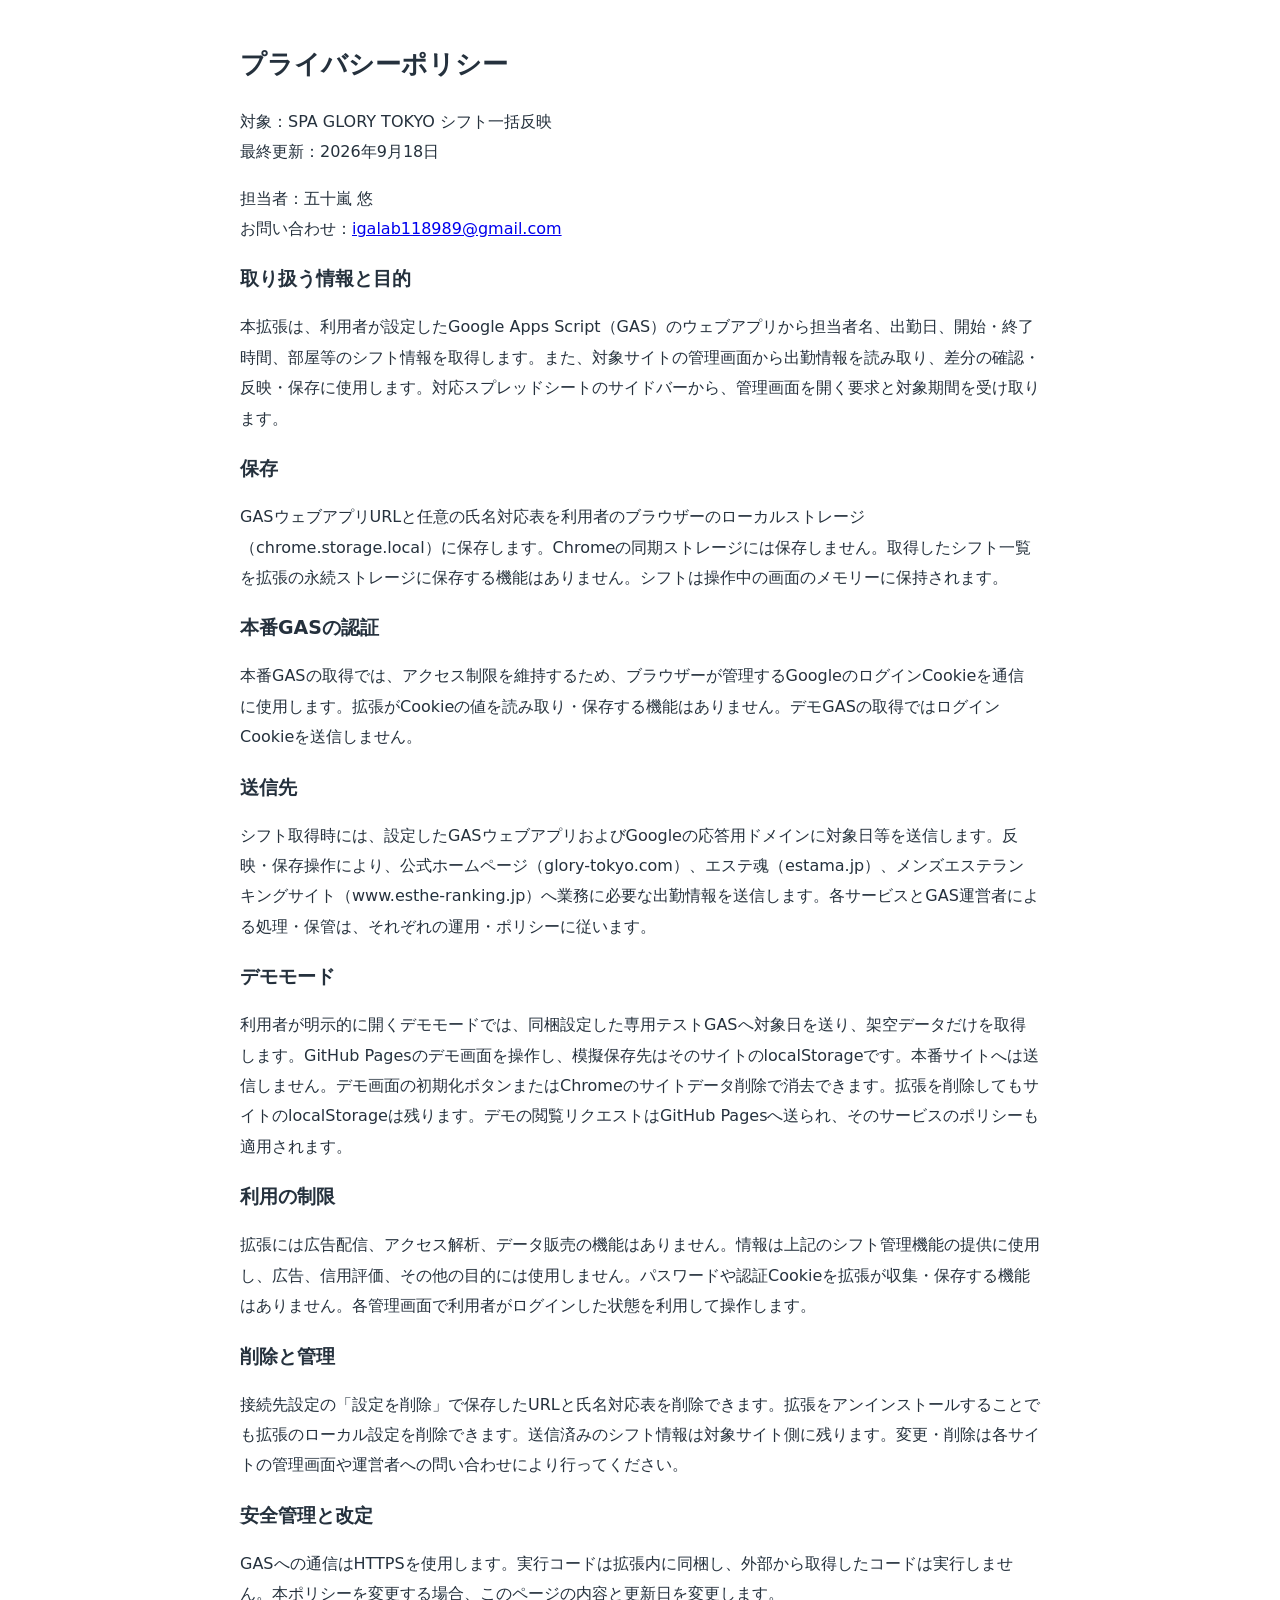
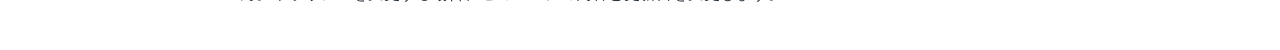
==== privacy-policy.html @ 42663837 "Add files via upload" ====
<!doctype html>
<html lang="ja"><head><meta charset="utf-8"><meta name="viewport" content="width=device-width,initial-scale=1"><title>プライバシーポリシー | SPA GLORY TOKYO シフト一括反映</title><style>body{font-family:system-ui,sans-serif;max-width:800px;margin:40px auto;padding:0 24px;line-height:1.9;color:#25313d}h1{font-size:26px}h2{font-size:19px}</style></head><body>
<h1>プライバシーポリシー</h1>
<p>対象：SPA GLORY TOKYO シフト一括反映<br>最終更新：2026年9月18日</p>
<p>担当者：五十嵐 悠<br>お問い合わせ：<a href="mailto:igalab118989@gmail.com">igalab118989@gmail.com</a></p>
<h2>取り扱う情報と目的</h2><p>本拡張は、利用者が設定したGoogle Apps Script（GAS）のウェブアプリから担当者名、出勤日、開始・終了時間、部屋等のシフト情報を取得します。また、対象サイトの管理画面から出勤情報を読み取り、差分の確認・反映・保存に使用します。対応スプレッドシートのサイドバーから、管理画面を開く要求と対象期間を受け取ります。</p>
<h2>保存</h2><p>GASウェブアプリURLと任意の氏名対応表を利用者のブラウザーのローカルストレージ（chrome.storage.local）に保存します。Chromeの同期ストレージには保存しません。取得したシフト一覧を拡張の永続ストレージに保存する機能はありません。シフトは操作中の画面のメモリーに保持されます。</p>
<h2>本番GASの認証</h2><p>本番GASの取得では、アクセス制限を維持するため、ブラウザーが管理するGoogleのログインCookieを通信に使用します。拡張がCookieの値を読み取り・保存する機能はありません。デモGASの取得ではログインCookieを送信しません。</p><h2>送信先</h2><p>シフト取得時には、設定したGASウェブアプリおよびGoogleの応答用ドメインに対象日等を送信します。反映・保存操作により、公式ホームページ（glory-tokyo.com）、エステ魂（estama.jp）、メンズエステランキングサイト（www.esthe-ranking.jp）へ業務に必要な出勤情報を送信します。各サービスとGAS運営者による処理・保管は、それぞれの運用・ポリシーに従います。</p>
<h2>デモモード</h2><p>利用者が明示的に開くデモモードでは、同梱設定した専用テストGASへ対象日を送り、架空データだけを取得します。GitHub Pagesのデモ画面を操作し、模擬保存先はそのサイトのlocalStorageです。本番サイトへは送信しません。デモ画面の初期化ボタンまたはChromeのサイトデータ削除で消去できます。拡張を削除してもサイトのlocalStorageは残ります。デモの閲覧リクエストはGitHub Pagesへ送られ、そのサービスのポリシーも適用されます。</p><h2>利用の制限</h2><p>拡張には広告配信、アクセス解析、データ販売の機能はありません。情報は上記のシフト管理機能の提供に使用し、広告、信用評価、その他の目的には使用しません。パスワードや認証Cookieを拡張が収集・保存する機能はありません。各管理画面で利用者がログインした状態を利用して操作します。</p>
<h2>削除と管理</h2><p>接続先設定の「設定を削除」で保存したURLと氏名対応表を削除できます。拡張をアンインストールすることでも拡張のローカル設定を削除できます。送信済みのシフト情報は対象サイト側に残ります。変更・削除は各サイトの管理画面や運営者への問い合わせにより行ってください。</p>
<h2>安全管理と改定</h2><p>GASへの通信はHTTPSを使用します。実行コードは拡張内に同梱し、外部から取得したコードは実行しません。本ポリシーを変更する場合、このページの内容と更新日を変更します。</p>
</body></html>
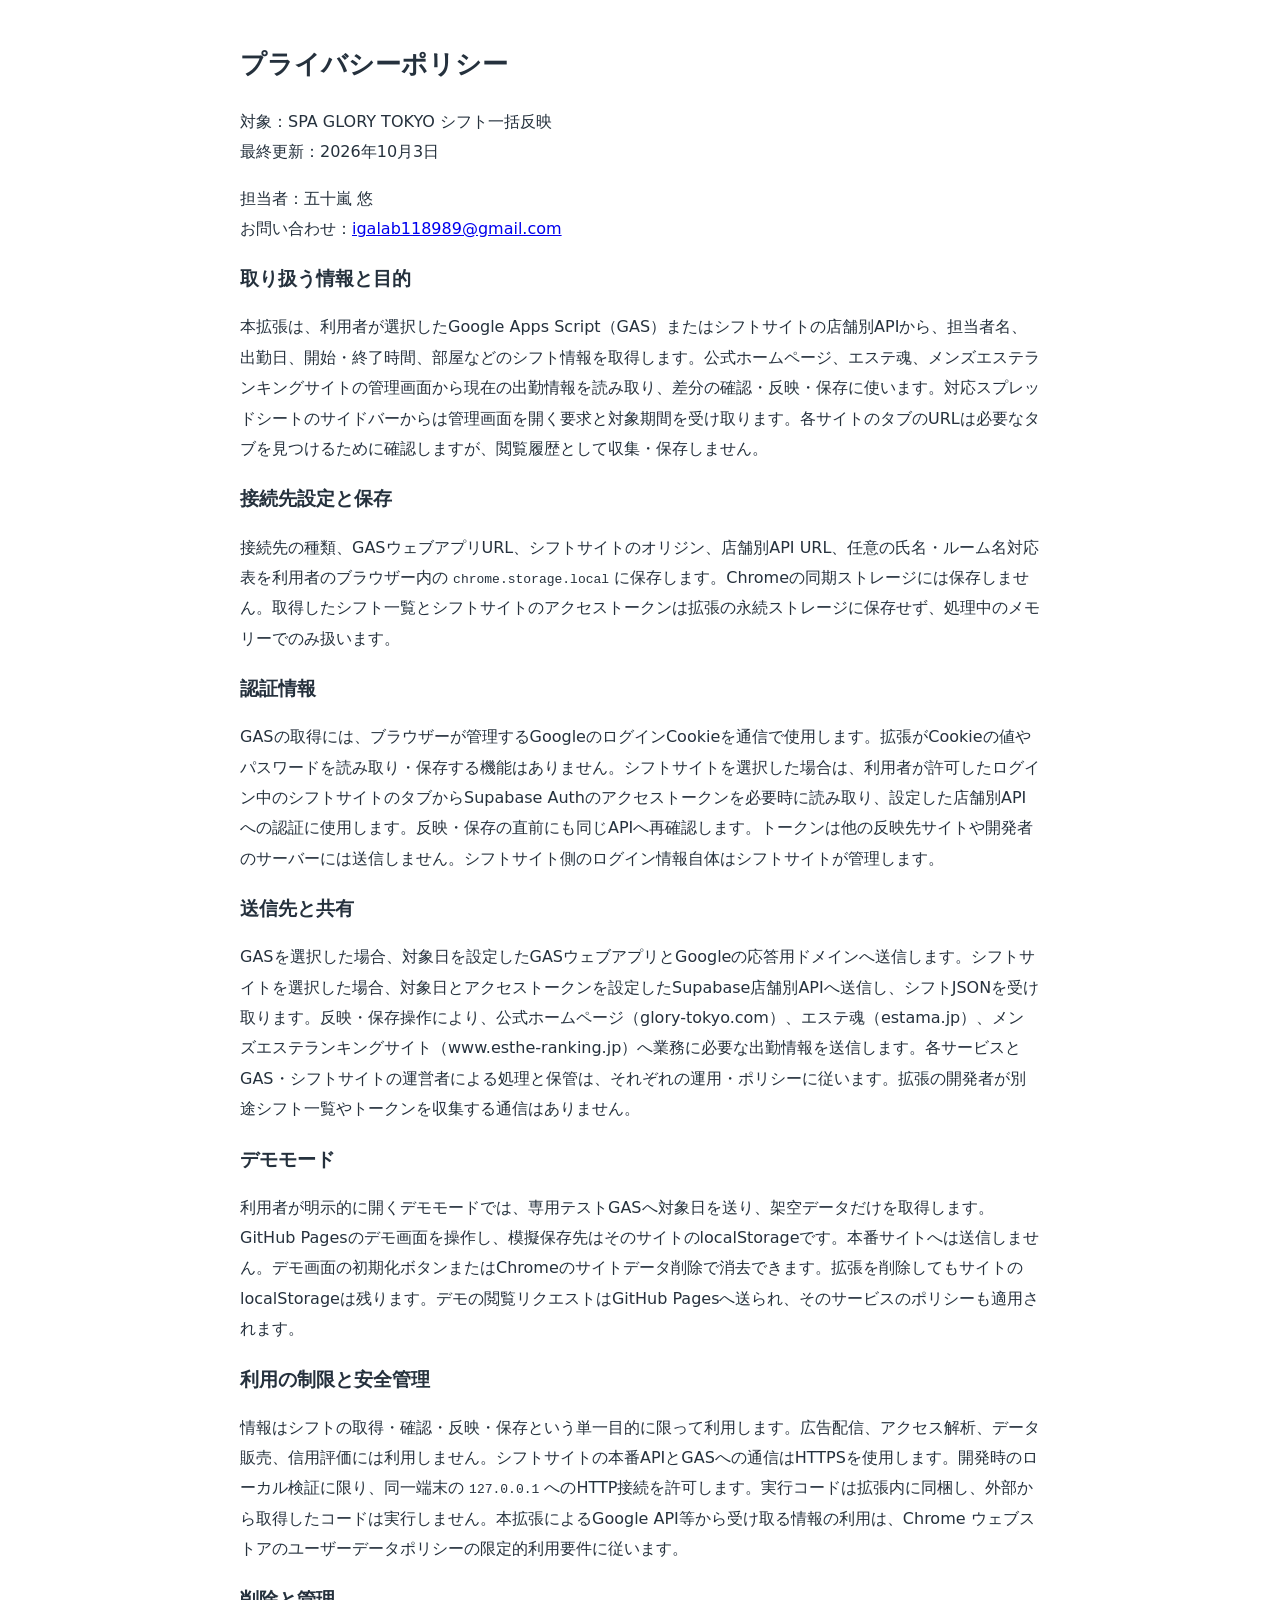
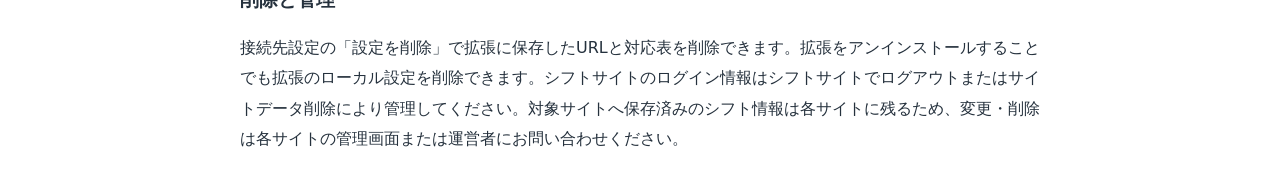
==== commit 6d916dc3: "Add files via upload" ====
--- a/privacy-policy.html
+++ b/privacy-policy.html
@@ -1,12 +1,29 @@
 <!doctype html>
-<html lang="ja"><head><meta charset="utf-8"><meta name="viewport" content="width=device-width,initial-scale=1"><title>プライバシーポリシー | SPA GLORY TOKYO シフト一括反映</title><style>body{font-family:system-ui,sans-serif;max-width:800px;margin:40px auto;padding:0 24px;line-height:1.9;color:#25313d}h1{font-size:26px}h2{font-size:19px}</style></head><body>
+<html lang="ja">
+<head><meta charset="utf-8"><meta name="viewport" content="width=device-width,initial-scale=1"><title>プライバシーポリシー | SPA GLORY TOKYO シフト一括反映</title><style>body{font-family:system-ui,sans-serif;max-width:800px;margin:40px auto;padding:0 24px;line-height:1.9;color:#25313d}h1{font-size:26px}h2{font-size:19px}</style></head>
+<body>
 <h1>プライバシーポリシー</h1>
-<p>対象：SPA GLORY TOKYO シフト一括反映<br>最終更新：2026年9月18日</p>
+<p>対象：SPA GLORY TOKYO シフト一括反映<br>最終更新：2026年10月3日</p>
 <p>担当者：五十嵐 悠<br>お問い合わせ：<a href="mailto:igalab118989@gmail.com">igalab118989@gmail.com</a></p>
-<h2>取り扱う情報と目的</h2><p>本拡張は、利用者が設定したGoogle Apps Script（GAS）のウェブアプリから担当者名、出勤日、開始・終了時間、部屋等のシフト情報を取得します。また、対象サイトの管理画面から出勤情報を読み取り、差分の確認・反映・保存に使用します。対応スプレッドシートのサイドバーから、管理画面を開く要求と対象期間を受け取ります。</p>
-<h2>保存</h2><p>GASウェブアプリURLと任意の氏名対応表を利用者のブラウザーのローカルストレージ（chrome.storage.local）に保存します。Chromeの同期ストレージには保存しません。取得したシフト一覧を拡張の永続ストレージに保存する機能はありません。シフトは操作中の画面のメモリーに保持されます。</p>
-<h2>本番GASの認証</h2><p>本番GASの取得では、アクセス制限を維持するため、ブラウザーが管理するGoogleのログインCookieを通信に使用します。拡張がCookieの値を読み取り・保存する機能はありません。デモGASの取得ではログインCookieを送信しません。</p><h2>送信先</h2><p>シフト取得時には、設定したGASウェブアプリおよびGoogleの応答用ドメインに対象日等を送信します。反映・保存操作により、公式ホームページ（glory-tokyo.com）、エステ魂（estama.jp）、メンズエステランキングサイト（www.esthe-ranking.jp）へ業務に必要な出勤情報を送信します。各サービスとGAS運営者による処理・保管は、それぞれの運用・ポリシーに従います。</p>
-<h2>デモモード</h2><p>利用者が明示的に開くデモモードでは、同梱設定した専用テストGASへ対象日を送り、架空データだけを取得します。GitHub Pagesのデモ画面を操作し、模擬保存先はそのサイトのlocalStorageです。本番サイトへは送信しません。デモ画面の初期化ボタンまたはChromeのサイトデータ削除で消去できます。拡張を削除してもサイトのlocalStorageは残ります。デモの閲覧リクエストはGitHub Pagesへ送られ、そのサービスのポリシーも適用されます。</p><h2>利用の制限</h2><p>拡張には広告配信、アクセス解析、データ販売の機能はありません。情報は上記のシフト管理機能の提供に使用し、広告、信用評価、その他の目的には使用しません。パスワードや認証Cookieを拡張が収集・保存する機能はありません。各管理画面で利用者がログインした状態を利用して操作します。</p>
-<h2>削除と管理</h2><p>接続先設定の「設定を削除」で保存したURLと氏名対応表を削除できます。拡張をアンインストールすることでも拡張のローカル設定を削除できます。送信済みのシフト情報は対象サイト側に残ります。変更・削除は各サイトの管理画面や運営者への問い合わせにより行ってください。</p>
-<h2>安全管理と改定</h2><p>GASへの通信はHTTPSを使用します。実行コードは拡張内に同梱し、外部から取得したコードは実行しません。本ポリシーを変更する場合、このページの内容と更新日を変更します。</p>
+
+<h2>取り扱う情報と目的</h2>
+<p>本拡張は、利用者が選択したGoogle Apps Script（GAS）またはシフトサイトの店舗別APIから、担当者名、出勤日、開始・終了時間、部屋などのシフト情報を取得します。公式ホームページ、エステ魂、メンズエステランキングサイトの管理画面から現在の出勤情報を読み取り、差分の確認・反映・保存に使います。対応スプレッドシートのサイドバーからは管理画面を開く要求と対象期間を受け取ります。各サイトのタブのURLは必要なタブを見つけるために確認しますが、閲覧履歴として収集・保存しません。</p>
+
+<h2>接続先設定と保存</h2>
+<p>接続先の種類、GASウェブアプリURL、シフトサイトのオリジン、店舗別API URL、任意の氏名・ルーム名対応表を利用者のブラウザー内の <code>chrome.storage.local</code> に保存します。Chromeの同期ストレージには保存しません。取得したシフト一覧とシフトサイトのアクセストークンは拡張の永続ストレージに保存せず、処理中のメモリーでのみ扱います。</p>
+
+<h2>認証情報</h2>
+<p>GASの取得には、ブラウザーが管理するGoogleのログインCookieを通信で使用します。拡張がCookieの値やパスワードを読み取り・保存する機能はありません。シフトサイトを選択した場合は、利用者が許可したログイン中のシフトサイトのタブからSupabase Authのアクセストークンを必要時に読み取り、設定した店舗別APIへの認証に使用します。反映・保存の直前にも同じAPIへ再確認します。トークンは他の反映先サイトや開発者のサーバーには送信しません。シフトサイト側のログイン情報自体はシフトサイトが管理します。</p>
+
+<h2>送信先と共有</h2>
+<p>GASを選択した場合、対象日を設定したGASウェブアプリとGoogleの応答用ドメインへ送信します。シフトサイトを選択した場合、対象日とアクセストークンを設定したSupabase店舗別APIへ送信し、シフトJSONを受け取ります。反映・保存操作により、公式ホームページ（glory-tokyo.com）、エステ魂（estama.jp）、メンズエステランキングサイト（www.esthe-ranking.jp）へ業務に必要な出勤情報を送信します。各サービスとGAS・シフトサイトの運営者による処理と保管は、それぞれの運用・ポリシーに従います。拡張の開発者が別途シフト一覧やトークンを収集する通信はありません。</p>
+
+<h2>デモモード</h2>
+<p>利用者が明示的に開くデモモードでは、専用テストGASへ対象日を送り、架空データだけを取得します。GitHub Pagesのデモ画面を操作し、模擬保存先はそのサイトのlocalStorageです。本番サイトへは送信しません。デモ画面の初期化ボタンまたはChromeのサイトデータ削除で消去できます。拡張を削除してもサイトのlocalStorageは残ります。デモの閲覧リクエストはGitHub Pagesへ送られ、そのサービスのポリシーも適用されます。</p>
+
+<h2>利用の制限と安全管理</h2>
+<p>情報はシフトの取得・確認・反映・保存という単一目的に限って利用します。広告配信、アクセス解析、データ販売、信用評価には利用しません。シフトサイトの本番APIとGASへの通信はHTTPSを使用します。開発時のローカル検証に限り、同一端末の <code>127.0.0.1</code> へのHTTP接続を許可します。実行コードは拡張内に同梱し、外部から取得したコードは実行しません。本拡張によるGoogle API等から受け取る情報の利用は、Chrome ウェブストアのユーザーデータポリシーの限定的利用要件に従います。</p>
+
+<h2>削除と管理</h2>
+<p>接続先設定の「設定を削除」で拡張に保存したURLと対応表を削除できます。拡張をアンインストールすることでも拡張のローカル設定を削除できます。シフトサイトのログイン情報はシフトサイトでログアウトまたはサイトデータ削除により管理してください。対象サイトへ保存済みのシフト情報は各サイトに残るため、変更・削除は各サイトの管理画面または運営者にお問い合わせください。</p>
 </body></html>
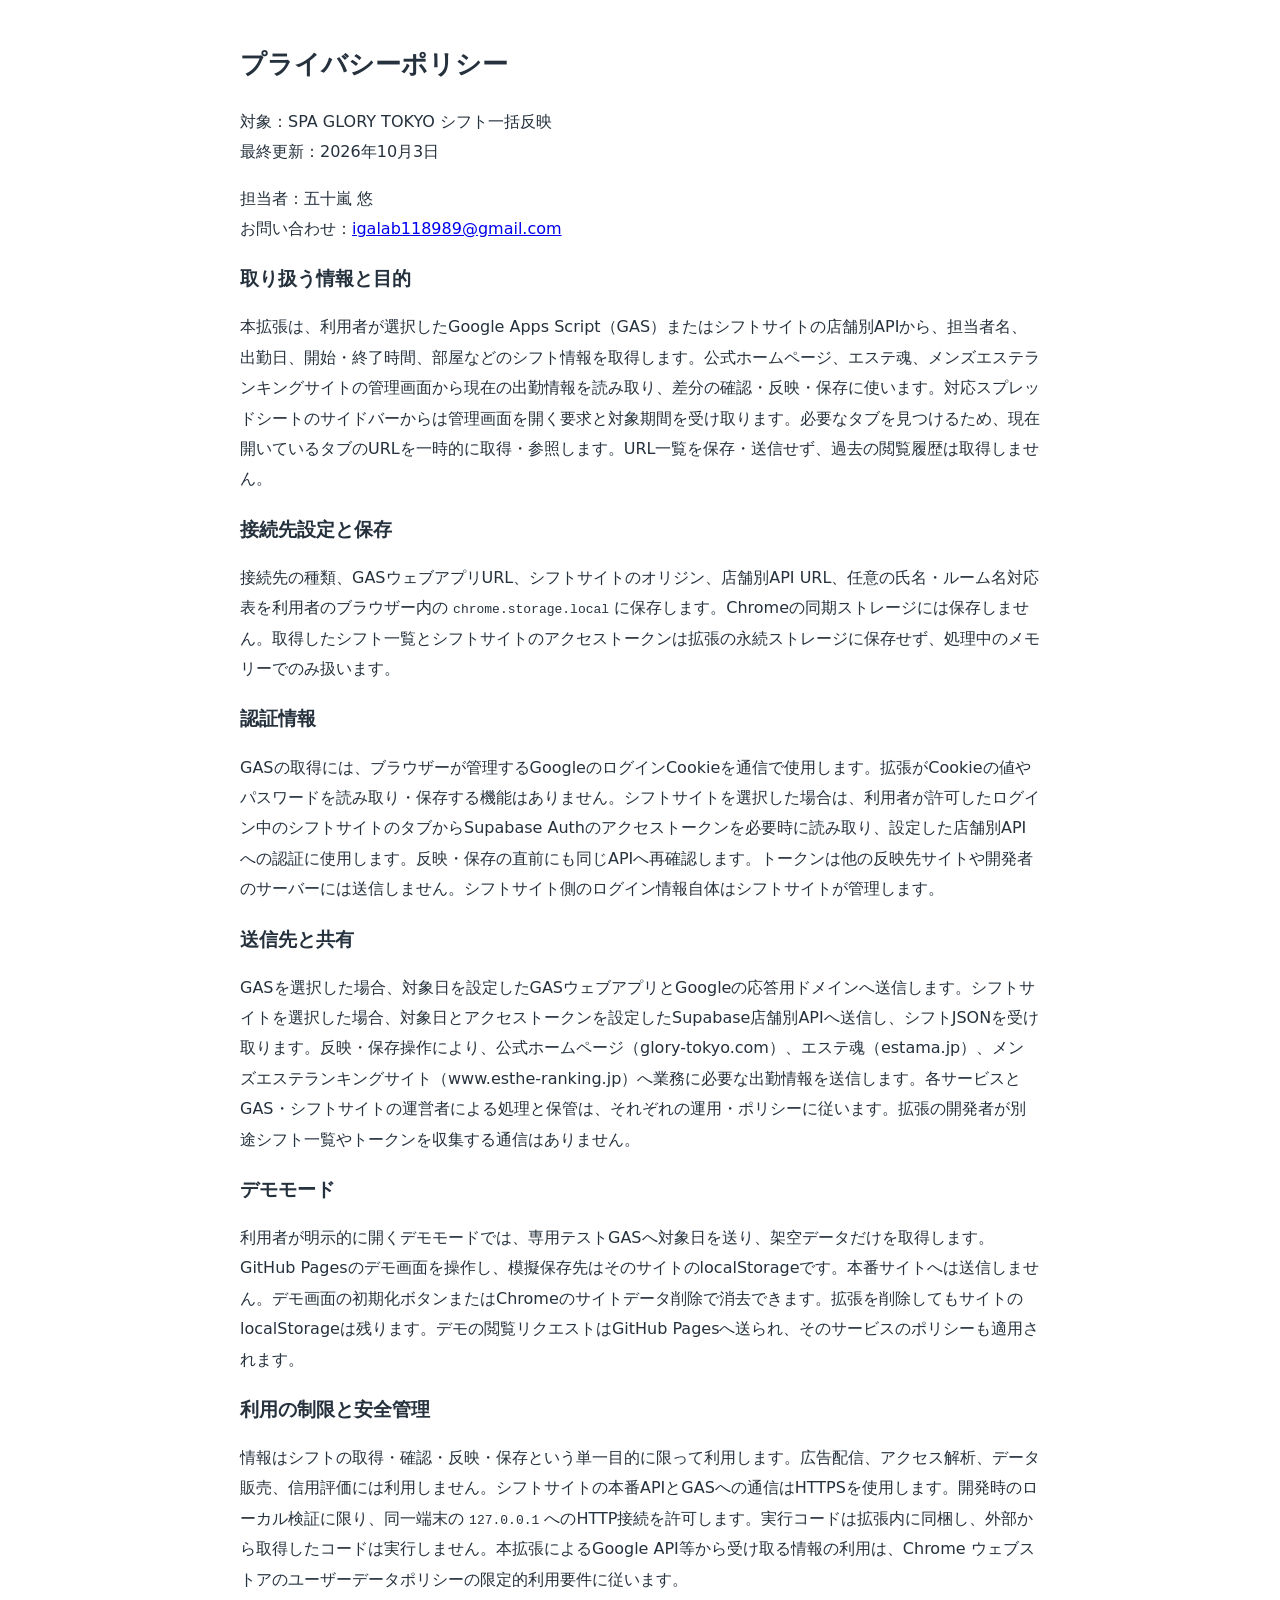
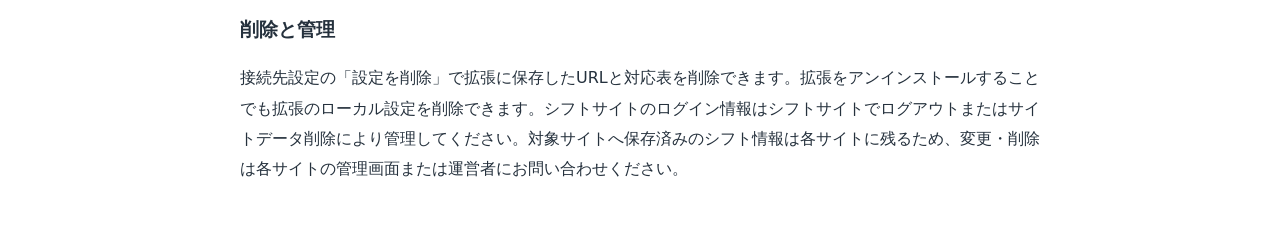
==== commit aec43cca: "Add files via upload" ====
--- a/privacy-policy.html
+++ b/privacy-policy.html
@@ -7,7 +7,7 @@
 <p>担当者：五十嵐 悠<br>お問い合わせ：<a href="mailto:igalab118989@gmail.com">igalab118989@gmail.com</a></p>
 
 <h2>取り扱う情報と目的</h2>
-<p>本拡張は、利用者が選択したGoogle Apps Script（GAS）またはシフトサイトの店舗別APIから、担当者名、出勤日、開始・終了時間、部屋などのシフト情報を取得します。公式ホームページ、エステ魂、メンズエステランキングサイトの管理画面から現在の出勤情報を読み取り、差分の確認・反映・保存に使います。対応スプレッドシートのサイドバーからは管理画面を開く要求と対象期間を受け取ります。各サイトのタブのURLは必要なタブを見つけるために確認しますが、閲覧履歴として収集・保存しません。</p>
+<p>本拡張は、利用者が選択したGoogle Apps Script（GAS）またはシフトサイトの店舗別APIから、担当者名、出勤日、開始・終了時間、部屋などのシフト情報を取得します。公式ホームページ、エステ魂、メンズエステランキングサイトの管理画面から現在の出勤情報を読み取り、差分の確認・反映・保存に使います。対応スプレッドシートのサイドバーからは管理画面を開く要求と対象期間を受け取ります。必要なタブを見つけるため、現在開いているタブのURLを一時的に取得・参照します。URL一覧を保存・送信せず、過去の閲覧履歴は取得しません。</p>
 
 <h2>接続先設定と保存</h2>
 <p>接続先の種類、GASウェブアプリURL、シフトサイトのオリジン、店舗別API URL、任意の氏名・ルーム名対応表を利用者のブラウザー内の <code>chrome.storage.local</code> に保存します。Chromeの同期ストレージには保存しません。取得したシフト一覧とシフトサイトのアクセストークンは拡張の永続ストレージに保存せず、処理中のメモリーでのみ扱います。</p>
